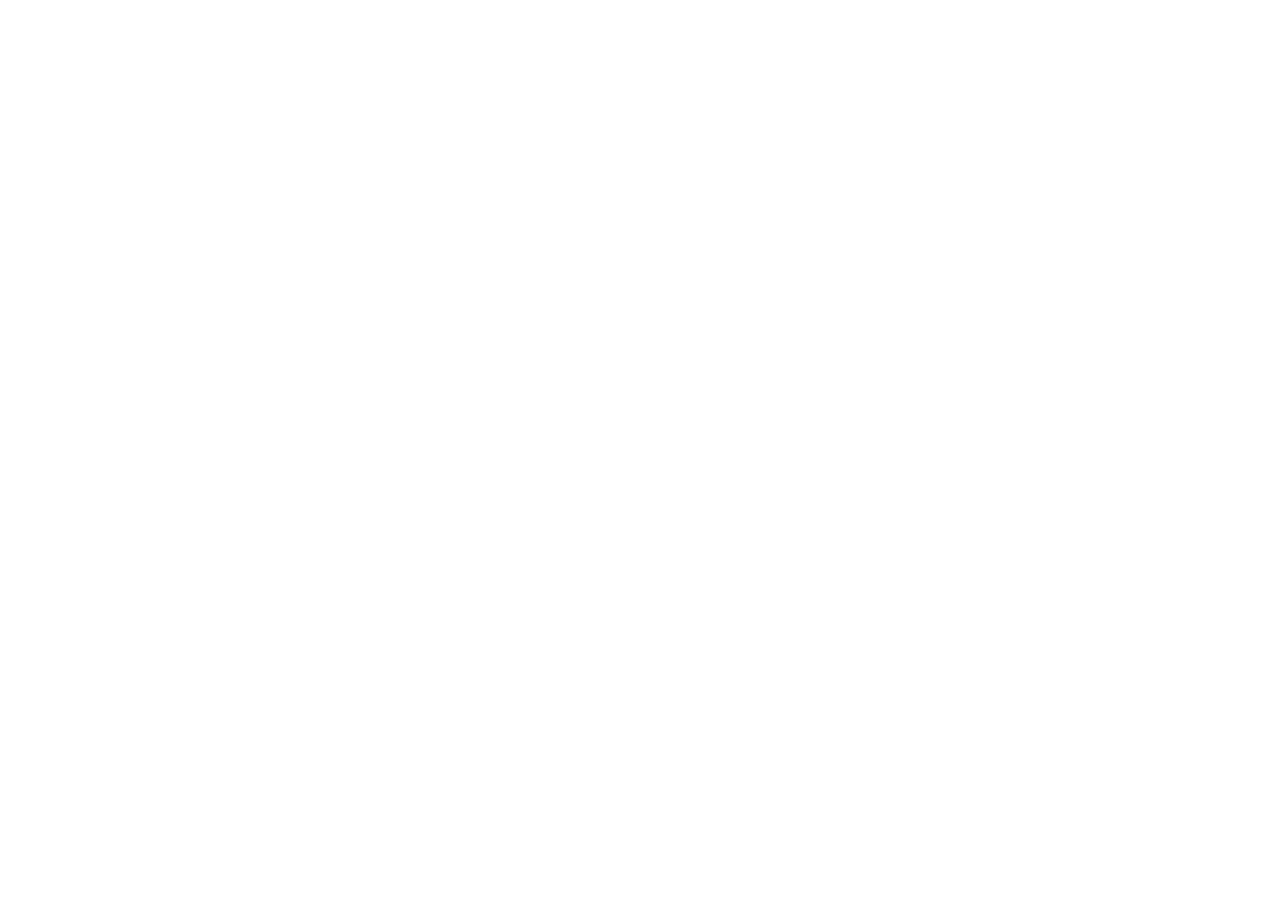
==== src/index.html @ e01cee03 "Add assets" ====
<!doctype html>
<html lang="en">
  <head>
    <meta charset="UTF-8" />
    <meta name="viewport" content="width=device-width, initial-scale=1.0" />
    <title>Homepage</title>
    <link rel="stylesheet" href="style.css" />
  </head>
  <body></body>
</html>
---- src/style.css ----
/* Reset */
*,
*::before,
*::after {
  box-sizing: border-box;
}

*:not(dialog) {
  margin: 0;
}

/* Fonts */

@font-face {
  font-family: "Playfair Display";
  src:
    url("PlayfairDisplay-Regular.woff2") format("woff2"),
    url("PlayfairDisplay-Regular.woff") format("woff");
  font-weight: normal;
  font-style: normal;
  font-display: swap;
}

@font-face {
  font-family: "Roboto";
  src:
    url("Roboto-Regular.woff2") format("woff2"),
    url("Roboto-Regular.woff") format("woff");
  font-weight: normal;
  font-style: normal;
  font-display: swap;
}
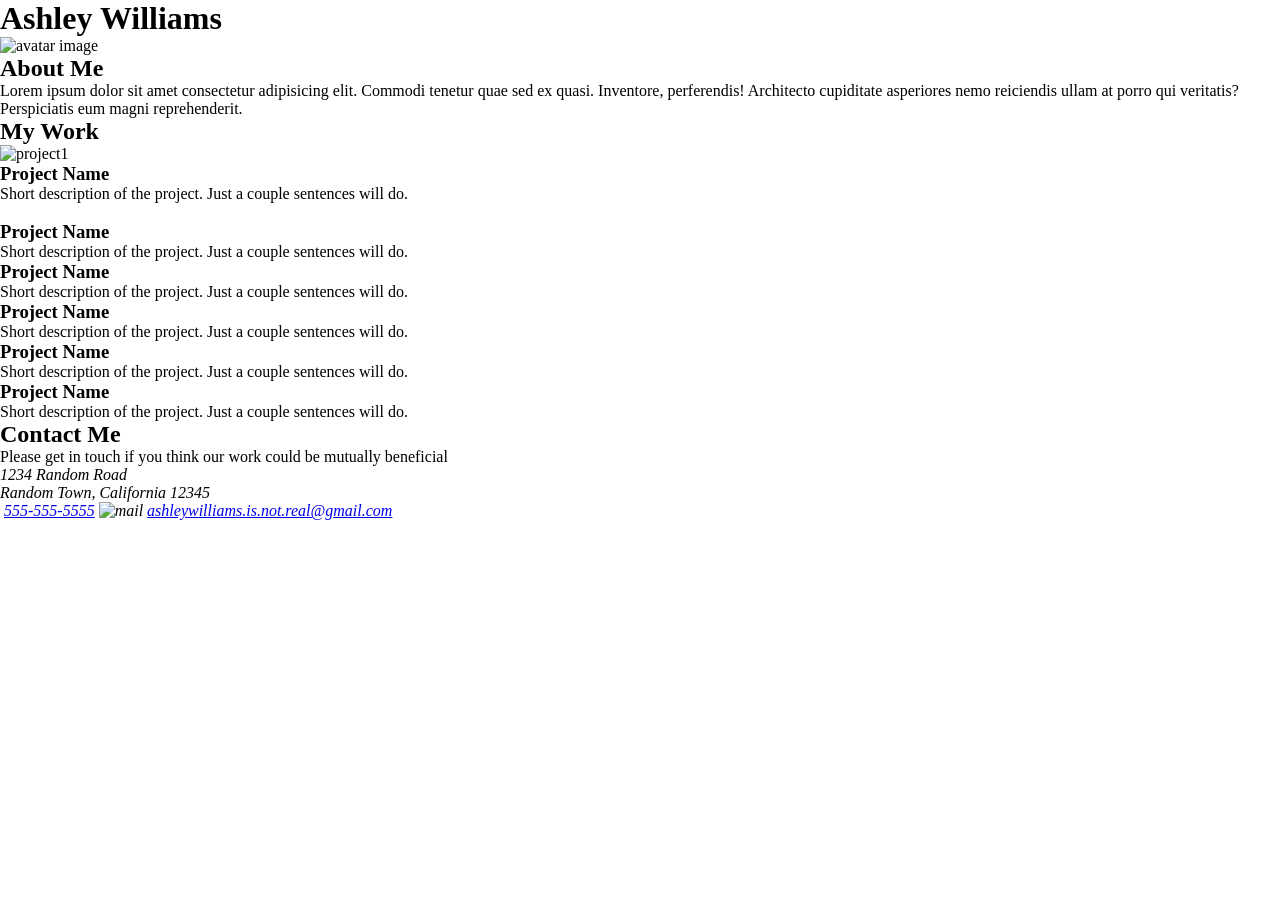
==== commit 26a7c394: "add html" ====
--- a/src/index.html
+++ b/src/index.html
@@ -6,5 +6,89 @@
     <title>Homepage</title>
     <link rel="stylesheet" href="style.css" />
   </head>
-  <body></body>
+  <body>
+    <header>
+      <h1>Ashley Williams</h1>
+      <div class="profile">
+        <div class="avatar">
+          <img src="" alt="avatar image" />
+        </div>
+        <div class="about-me">
+          <h2>About Me</h2>
+          <p>
+            Lorem ipsum dolor sit amet consectetur adipisicing elit. Commodi
+            tenetur quae sed ex quasi. Inventore, perferendis! Architecto
+            cupiditate asperiores nemo reiciendis ullam at porro qui veritatis?
+            Perspiciatis eum magni reprehenderit.
+          </p>
+          <div class="toolbar"></div>
+        </div>
+      </div>
+    </header>
+    <main>
+      <section class="work">
+        <header>
+          <h2>My Work</h2>
+        </header>
+        <article class="project">
+          <img src="" alt="project1" />
+          <h3>Project Name</h3>
+          <p>
+            Short description of the project. Just a couple sentences will do.
+          </p>
+        </article>
+        <article class="project">
+          <img src="" alt="" srcset="" />
+          <h3>Project Name</h3>
+          <p>
+            Short description of the project. Just a couple sentences will do.
+          </p>
+        </article>
+        <article class="project">
+          <h3>Project Name</h3>
+          <p>
+            Short description of the project. Just a couple sentences will do.
+          </p>
+        </article>
+        <article class="project">
+          <h3>Project Name</h3>
+          <p>
+            Short description of the project. Just a couple sentences will do.
+          </p>
+        </article>
+        <article class="project">
+          <h3>Project Name</h3>
+          <p>
+            Short description of the project. Just a couple sentences will do.
+          </p>
+        </article>
+        <article class="project">
+          <h3>Project Name</h3>
+          <p>
+            Short description of the project. Just a couple sentences will do.
+          </p>
+        </article>
+      </section>
+    </main>
+    <footer>
+      <header>
+        <h2>Contact Me</h2>
+      </header>
+      <p>
+        Please get in touch if you think our work could be mutually beneficial
+      </p>
+      <address>
+        <p>
+          1234 Random Road<br />
+          Random Town, California 12345
+        </p>
+        <img src="" alt="" srcset="" />
+        <a href="555-555-5555">555-555-5555</a>
+        <img src="" alt="mail" srcset="" />
+        <a href="mailto:ashleywilliams.is.not.real@gmail.com"
+          >ashleywilliams.is.not.real@gmail.com</a
+        >
+      </address>
+    </footer>
+  </body>
 </html>
--- a/src/style.css
+++ b/src/style.css
@@ -30,3 +30,8 @@
   font-style: normal;
   font-display: swap;
 }
+
+/* mobile layout */
+
+@media (max-width: 500px) {
+}
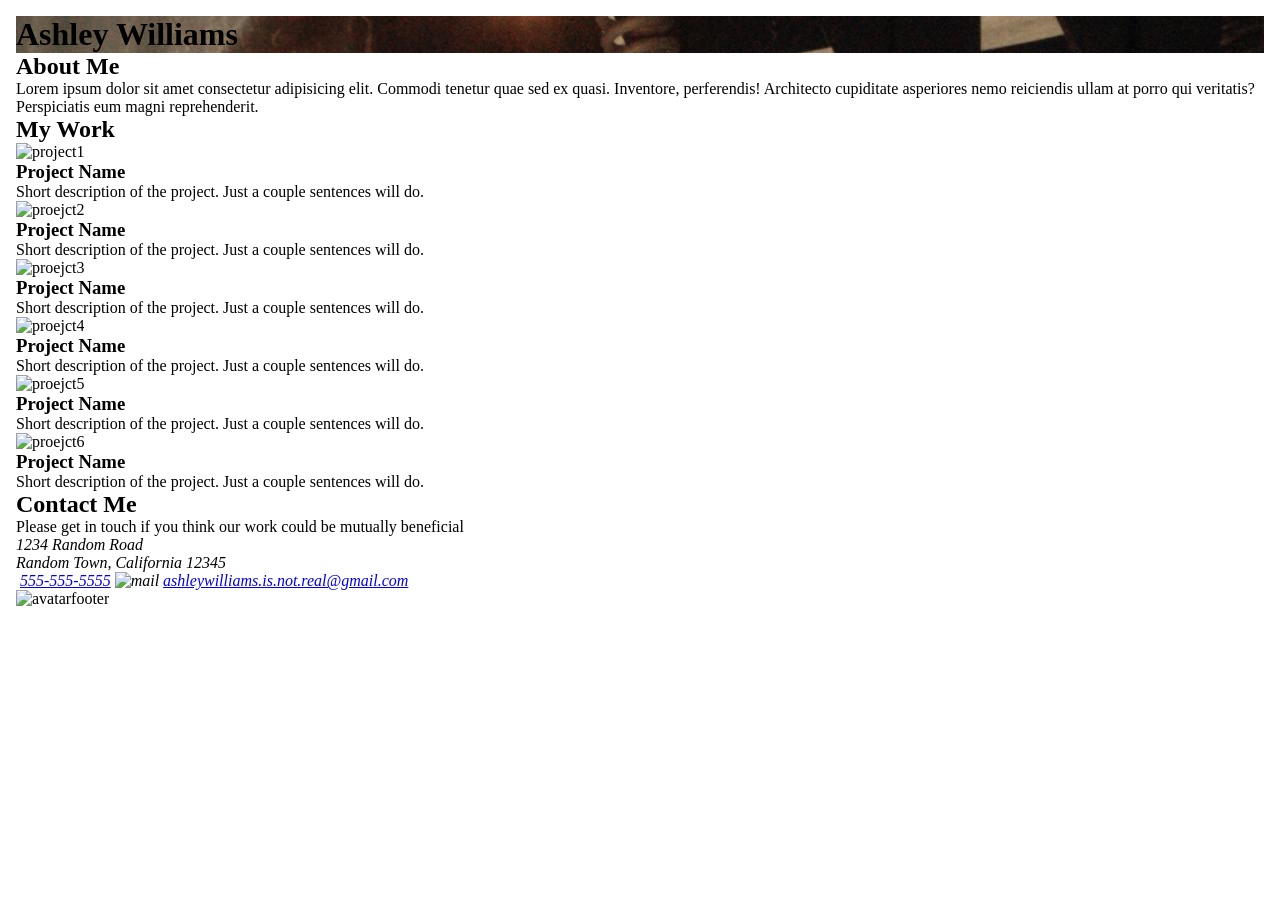
==== commit a28ff78a: "add avatar" ====
--- a/src/index.html
+++ b/src/index.html
@@ -7,25 +7,24 @@
     <link rel="stylesheet" href="style.css" />
   </head>
   <body>
-    <header>
-      <h1>Ashley Williams</h1>
-      <div class="profile">
-        <div class="avatar">
-          <img src="" alt="avatar image" />
+    <div class="content">
+      <header>
+        <div class="profile">
+          <div class="avatar">
+            <h1>Ashley Williams</h1>
+          </div>
+          <div class="about-me">
+            <h2>About Me</h2>
+            <p>
+              Lorem ipsum dolor sit amet consectetur adipisicing elit. Commodi
+              tenetur quae sed ex quasi. Inventore, perferendis! Architecto
+              cupiditate asperiores nemo reiciendis ullam at porro qui
+              veritatis? Perspiciatis eum magni reprehenderit.
+            </p>
+            <div class="toolbar"></div>
+          </div>
         </div>
-        <div class="about-me">
-          <h2>About Me</h2>
-          <p>
-            Lorem ipsum dolor sit amet consectetur adipisicing elit. Commodi
-            tenetur quae sed ex quasi. Inventore, perferendis! Architecto
-            cupiditate asperiores nemo reiciendis ullam at porro qui veritatis?
-            Perspiciatis eum magni reprehenderit.
-          </p>
-          <div class="toolbar"></div>
-        </div>
-      </div>
-    </header>
-    <main>
+      </header>
       <section class="work">
         <header>
           <h2>My Work</h2>
@@ -38,57 +37,62 @@
           </p>
         </article>
         <article class="project">
-          <img src="" alt="" srcset="" />
+          <img src="" alt="proejct2" srcset="" />
           <h3>Project Name</h3>
           <p>
             Short description of the project. Just a couple sentences will do.
           </p>
         </article>
         <article class="project">
+          <img src="" alt="proejct3" srcset="" />
           <h3>Project Name</h3>
           <p>
             Short description of the project. Just a couple sentences will do.
           </p>
         </article>
         <article class="project">
+          <img src="" alt="proejct4" srcset="" />
           <h3>Project Name</h3>
           <p>
             Short description of the project. Just a couple sentences will do.
           </p>
         </article>
         <article class="project">
+          <img src="" alt="proejct5" srcset="" />
           <h3>Project Name</h3>
           <p>
             Short description of the project. Just a couple sentences will do.
           </p>
         </article>
         <article class="project">
+          <img src="" alt="proejct6" srcset="" />
           <h3>Project Name</h3>
           <p>
             Short description of the project. Just a couple sentences will do.
           </p>
         </article>
       </section>
-    </main>
-    <footer>
-      <header>
-        <h2>Contact Me</h2>
-      </header>
-      <p>
-        Please get in touch if you think our work could be mutually beneficial
-      </p>
-      <address>
+      <footer>
+        <header>
+          <h2>Contact Me</h2>
+        </header>
         <p>
-          1234 Random Road<br />
-          Random Town, California 12345
+          Please get in touch if you think our work could be mutually beneficial
         </p>
-        <img src="" alt="" srcset="" />
-        <a href="555-555-5555">555-555-5555</a>
-        <img src="" alt="mail" srcset="" />
-        <a href="mailto:ashleywilliams.is.not.real@gmail.com"
-          >ashleywilliams.is.not.real@gmail.com</a
-        >
-      </address>
-    </footer>
+        <address>
+          <p>
+            1234 Random Road<br />
+            Random Town, California 12345
+          </p>
+          <img src="" alt="" srcset="" />
+          <a href="555-555-5555">555-555-5555</a>
+          <img src="" alt="mail" srcset="" />
+          <a href="mailto:ashleywilliams.is.not.real@gmail.com"
+            >ashleywilliams.is.not.real@gmail.com</a
+          >
+        </address>
+        <img src="" alt="avatarfooter" srcset="" />
+      </footer>
+    </div>
   </body>
 </html>
--- a/src/style.css
+++ b/src/style.css
@@ -31,6 +31,19 @@
   font-display: swap;
 }
 
+body {
+  padding: 1rem;
+}
+
+.content {
+  display: flex;
+  flex-direction: column;
+}
+
+.avatar {
+  background-image: url("./assets/icons/avatar.jpg");
+}
+
 /* mobile layout */
 
 @media (max-width: 500px) {
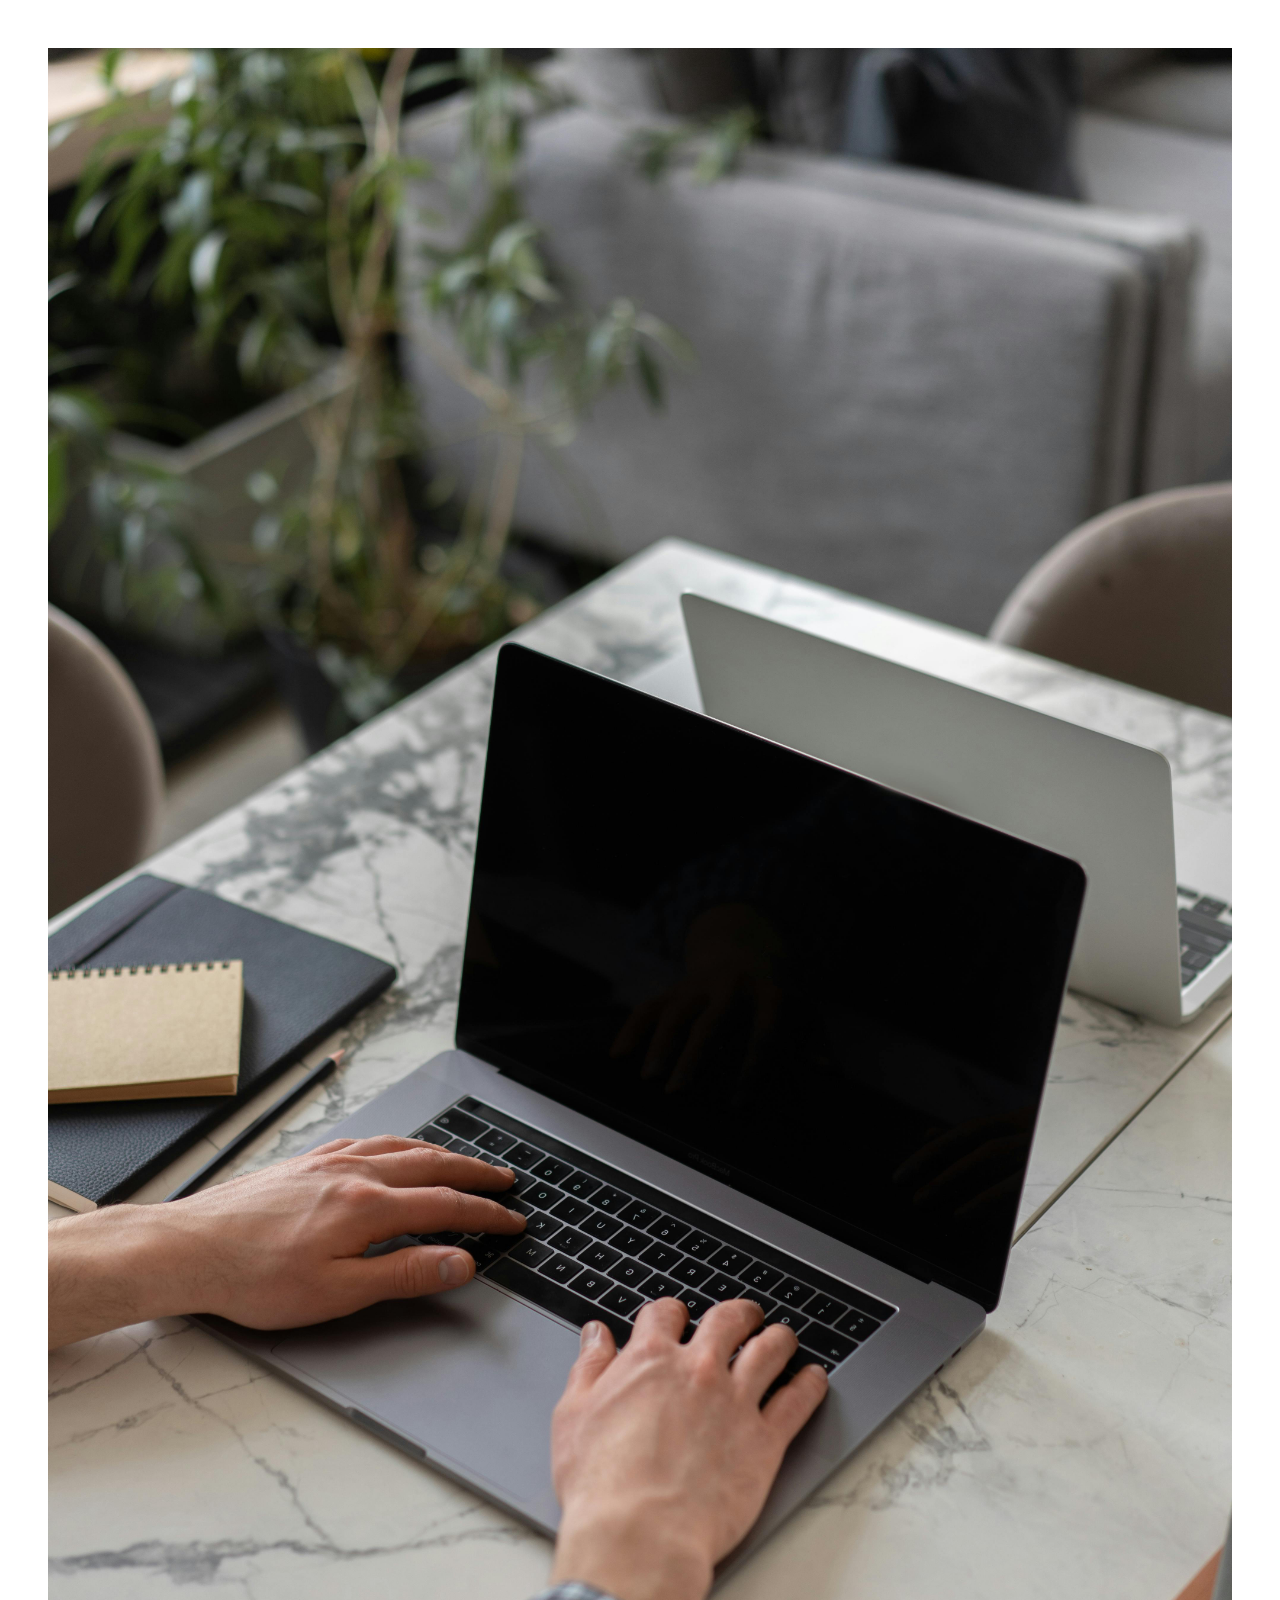
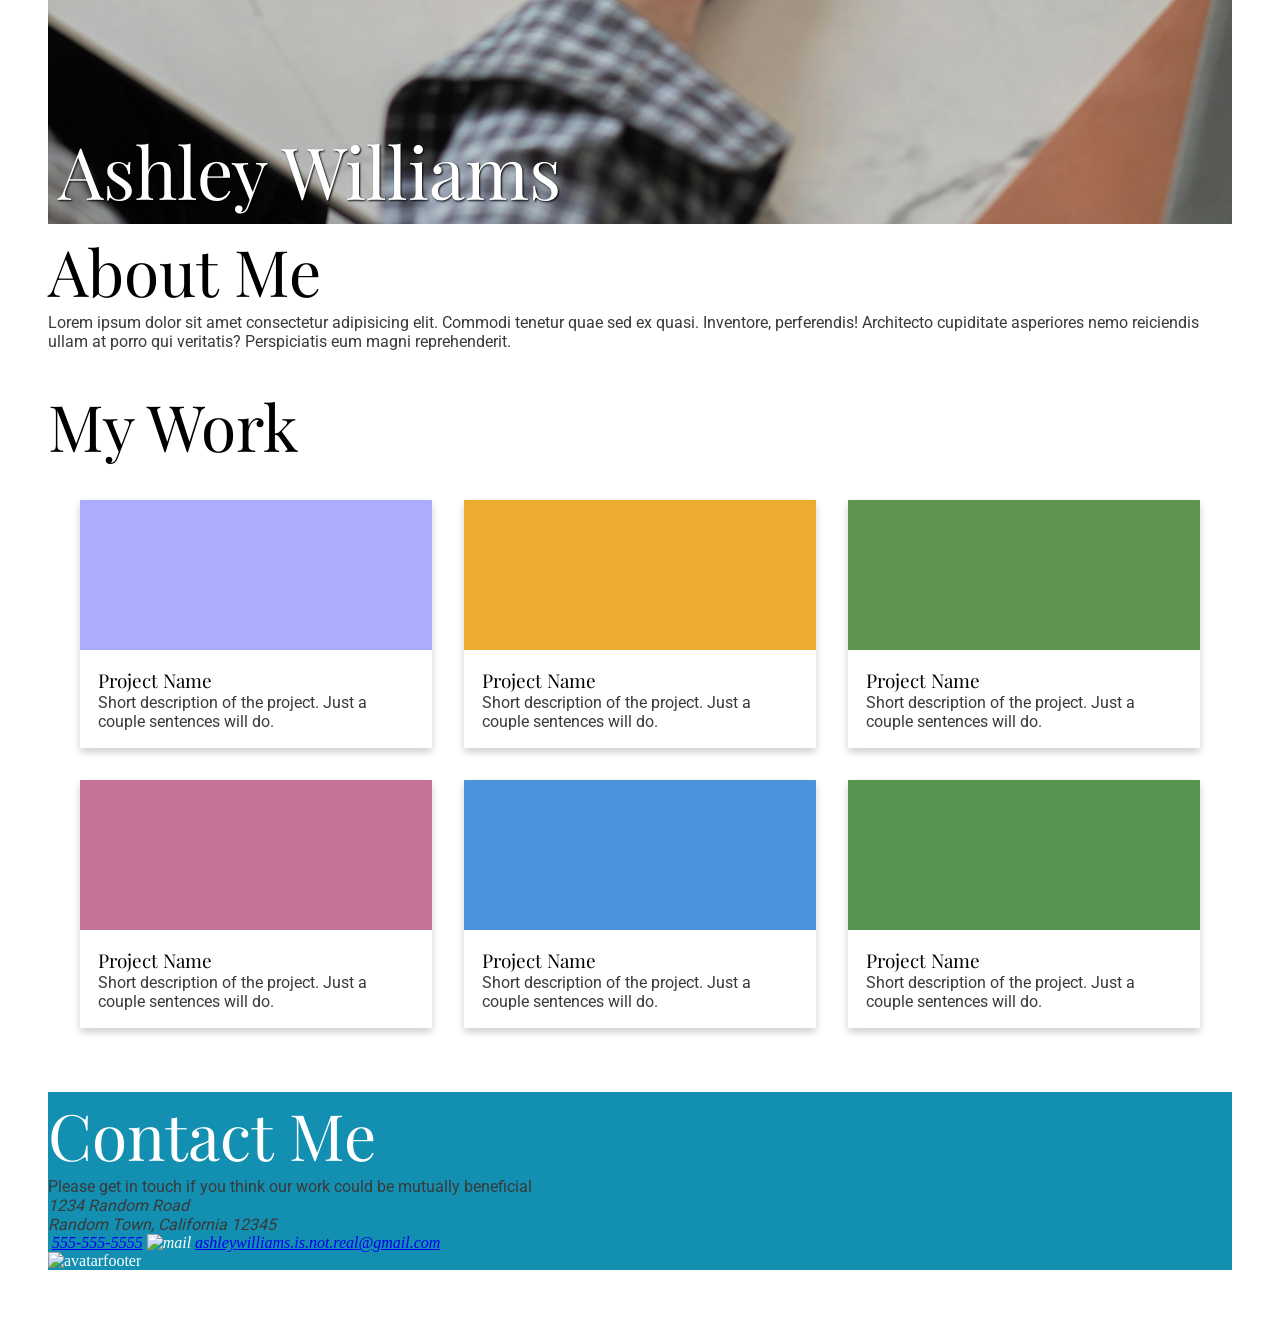
==== commit 72433261: "update" ====
--- a/src/index.html
+++ b/src/index.html
@@ -11,7 +11,13 @@
       <header>
         <div class="profile">
           <div class="avatar">
-            <h1>Ashley Williams</h1>
+            <img
+              src="./assets/img/avatar.jpg"
+              alt="avatar"
+              srcset=""
+              class="avatar-image"
+            />
+            <h1 class="name">Ashley Williams</h1>
           </div>
           <div class="about-me">
             <h2>About Me</h2>
@@ -29,48 +35,68 @@
         <header>
           <h2>My Work</h2>
         </header>
-        <article class="project">
-          <img src="" alt="project1" />
-          <h3>Project Name</h3>
-          <p>
-            Short description of the project. Just a couple sentences will do.
-          </p>
-        </article>
-        <article class="project">
-          <img src="" alt="proejct2" srcset="" />
-          <h3>Project Name</h3>
-          <p>
-            Short description of the project. Just a couple sentences will do.
-          </p>
-        </article>
-        <article class="project">
-          <img src="" alt="proejct3" srcset="" />
-          <h3>Project Name</h3>
-          <p>
-            Short description of the project. Just a couple sentences will do.
-          </p>
-        </article>
-        <article class="project">
-          <img src="" alt="proejct4" srcset="" />
-          <h3>Project Name</h3>
-          <p>
-            Short description of the project. Just a couple sentences will do.
-          </p>
-        </article>
-        <article class="project">
-          <img src="" alt="proejct5" srcset="" />
-          <h3>Project Name</h3>
-          <p>
-            Short description of the project. Just a couple sentences will do.
-          </p>
-        </article>
-        <article class="project">
-          <img src="" alt="proejct6" srcset="" />
-          <h3>Project Name</h3>
-          <p>
-            Short description of the project. Just a couple sentences will do.
-          </p>
-        </article>
+        <div class="project-list">
+          <article class="project">
+            <div class="image1 image"></div>
+            <div class="card-content">
+              <h3>Project Name</h3>
+              <p>
+                Short description of the project. Just a couple sentences will
+                do.
+              </p>
+            </div>
+          </article>
+          <article class="project">
+            <div class="image2 image"></div>
+            <div class="card-content">
+              <h3>Project Name</h3>
+              <p>
+                Short description of the project. Just a couple sentences will
+                do.
+              </p>
+            </div>
+          </article>
+          <article class="project">
+            <div class="image3 image"></div>
+            <div class="card-content">
+              <h3>Project Name</h3>
+              <p>
+                Short description of the project. Just a couple sentences will
+                do.
+              </p>
+            </div>
+          </article>
+          <article class="project">
+            <div class="image4 image"></div>
+            <div class="card-content">
+              <h3>Project Name</h3>
+              <p>
+                Short description of the project. Just a couple sentences will
+                do.
+              </p>
+            </div>
+          </article>
+          <article class="project">
+            <div class="image5 image"></div>
+            <div class="card-content">
+              <h3>Project Name</h3>
+              <p>
+                Short description of the project. Just a couple sentences will
+                do.
+              </p>
+            </div>
+          </article>
+          <article class="project">
+            <div class="image6 image"></div>
+            <div class="card-content">
+              <h3>Project Name</h3>
+              <p>
+                Short description of the project. Just a couple sentences will
+                do.
+              </p>
+            </div>
+          </article>
+        </div>
       </section>
       <footer>
         <header>
--- a/src/style.css
+++ b/src/style.css
@@ -9,42 +9,148 @@
   margin: 0;
 }
 
+input,
+button,
+textarea,
+select {
+  font-family: inherit;
+  font-size: inherit;
+}
+
 /* Fonts */
 
 @font-face {
   font-family: "Playfair Display";
   src:
-    url("PlayfairDisplay-Regular.woff2") format("woff2"),
-    url("PlayfairDisplay-Regular.woff") format("woff");
-  font-weight: normal;
-  font-style: normal;
-  font-display: swap;
+    url("./assets/fonts/PlayfairDisplay-Regular.woff2") format("woff2"),
+    url("./assets/fonts/PlayfairDisplay-Regular.woff") format("woff");
+  font-weight: 400;
 }
 
 @font-face {
   font-family: "Roboto";
   src:
-    url("Roboto-Regular.woff2") format("woff2"),
-    url("Roboto-Regular.woff") format("woff");
+    url("./assets/fonts/Roboto-Regular.woff2") format("woff2"),
+    url("./assets/fonts/PlayfairDisplay-Regular.woff") format("woff");
   font-weight: normal;
   font-style: normal;
   font-display: swap;
 }
 
 body {
-  padding: 1rem;
+  padding: 3em;
+}
+
+h1,
+h2,
+h3 {
+  font-family: "Playfair Display";
+  font-weight: 400;
+}
+
+h1 {
+  font-size: 72px;
+}
+
+h2 {
+  font-size: 64px;
 }
 
 .content {
   display: flex;
   flex-direction: column;
+  gap: 2em;
 }
 
 .avatar {
-  background-image: url("./assets/icons/avatar.jpg");
+  position: relative;
+  text-align: center;
+  color: white;
+  text-shadow: 1px 1px 2px black;
+}
+
+img {
+  max-width: 100%;
+  height: auto;
+}
+
+.name {
+  position: absolute;
+  bottom: 10px;
+  left: 10px;
+}
+
+p {
+  font-family: "Roboto";
+  color: #3a3a3a;
+}
+
+.project {
+  box-shadow: 0 4px 8px 0 rgba(0, 0, 0, 0.2);
+}
+
+.card-content {
+  padding: 1.1rem;
+}
+
+.project:hover {
+  box-shadow: 0px 8px 16px 0 rgba(0, 0, 0, 0.2);
+}
+
+.image {
+  max-width: 100%;
+  object-fit: cover;
+  background-color: #fa7ade;
+  height: 150px;
+}
+
+.image1 {
+  background-color: rgb(172, 172, 255);
+}
+
+.image2 {
+  background-color: #ebac2f;
+}
+
+.image3 {
+  background-color: #5c9450;
+}
+
+.image4 {
+  background-color: #c67399;
+}
+
+.image5 {
+  background-color: #4b94dc;
+}
+
+.image6 {
+  background-color: #569450;
+}
+
+.project-list {
+  margin: 2em;
+  display: grid;
+  grid-template-columns: repeat(auto-fill, minmax(300px, 1fr));
+  gap: 2em;
+}
+
+footer {
+  margin: 0;
+  color: #fff;
+  background-color: #128fb1;
 }
 
 /* mobile layout */
 
 @media (max-width: 500px) {
+  h2 {
+    text-align: center;
+  }
+
+  .profile {
+    display: flex;
+    flex-direction: column;
+    gap: 1em;
+  }
 }
